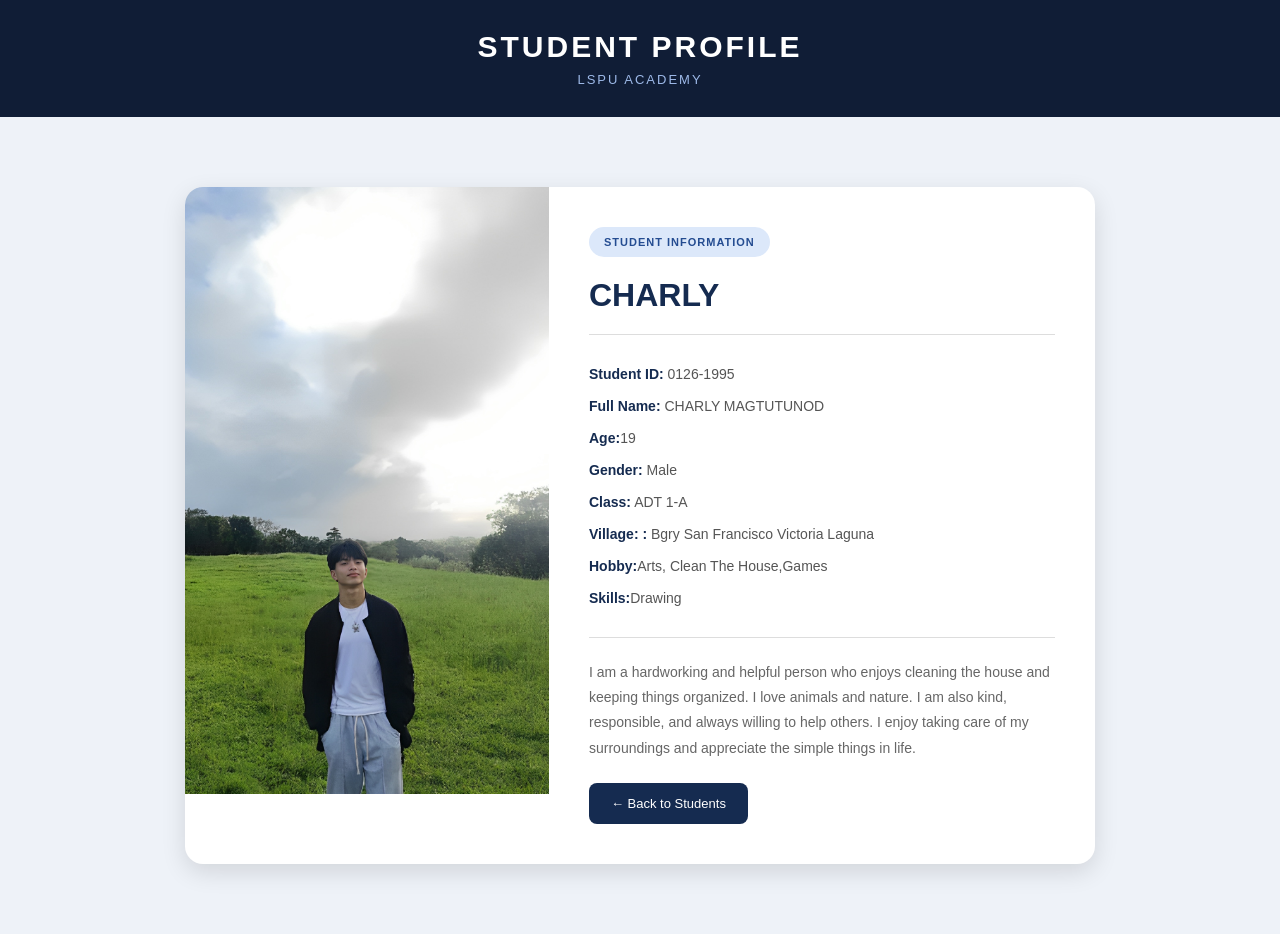
==== index.html @ b455ba96 "Add files via upload" ====
<!DOCTYPE html>
<html lang="en">
<head>
    <meta charset="UTF-8">
    <meta name="viewport" content="width=device-width, initial-scale=1.0">
    <title>Killua Student Profile</title>
    <link rel="stylesheet" href="charlyinfo.css">
</head>
<body>

<header>
    <h1>STUDENT PROFILE</h1>
    <p>LSPU ACADEMY</p>
</header>

<main class="profile-container">

    <div class="profile-card">

        <div class="profile-image"></div>

        <div class="profile-info">
            <span class="tag">STUDENT INFORMATION</span>

            <h2>CHARLY</h2>

            <div class="info-list">
                <p><strong>Student ID:</strong> 0126-1995</p>
                <p><strong>Full Name:</strong> CHARLY MAGTUTUNOD</p>
                <p><strong>Age:</strong>19 </p>
                <p><strong>Gender:</strong> Male</p>
                <p><strong>Class:</strong> ADT 1-A</p>
                <p><strong>Village: :</strong> Bgry San Francisco Victoria Laguna</p>
                <p><strong>Hobby:</strong>Arts, Clean The House,Games</p>
                <p><strong>Skills:</strong>Drawing</p>
            </div>

            <p class="description">
                I am a hardworking and helpful person who enjoys cleaning the house and keeping things organized. I love animals and nature. I am also kind, responsible, and always willing to help others. I enjoy taking care of my surroundings and appreciate the simple things in life.
            </p>

            <a href="charly.html" class="back-btn">← Back to Students</a>
        </div>

    </div>

</main>

</body>
</html>
---- charlyinfo.css ----
* {
    margin: 0;
    padding: 0;
    box-sizing: border-box;
    font-family: Arial, sans-serif;
}

body {
    background: #eef2f8;
    color: #222;
}


header {
    background: #101d36;
    color: white;
    text-align: center;
    padding: 30px 15px;
}

header h1 {
    font-size: 30px;
    letter-spacing: 3px;
}

header p {
    margin-top: 8px;
    color: #9db9e8;
    font-size: 13px;
    letter-spacing: 2px;
}


.profile-container {
    max-width: 950px;
    margin: 50px auto;
    padding: 20px;
}


.profile-card {
    display: grid;
    grid-template-columns: 40% 60%;
    background: white;
    border-radius: 18px;
    overflow: hidden;
    box-shadow: 0 8px 25px rgba(0, 0, 0, 0.12);
}


.profile-image {
    
    background-image: url("538ce8cc807241569216a26ff4824f09.jpg");
    width: 100%;
    height: 607px;
    background-repeat: no-repeat;
    background-size: cover;
    background-position: center;
}


.profile-info {
    padding: 40px;
}

.tag {
    display: inline-block;
    background: #dce8fa;
    color: #244c91;
    padding: 9px 15px;
    border-radius: 20px;
    font-size: 11px;
    font-weight: bold;
    letter-spacing: 1px;
}

.profile-info h2 {
    font-size: 32px;
    color: #152b50;
    margin: 20px 0;
}


.info-list {
    border-top: 1px solid #ddd;
    border-bottom: 1px solid #ddd;
    padding: 15px 0;
}

.info-list p {
    margin: 16px 0;
    font-size: 14px;
    color: #555;
}

.info-list strong {
    color: #152b50;
}


.description {
    color: #666;
    line-height: 1.8;
    font-size: 14px;
    margin: 22px 0;
}


.back-btn {
    display: inline-block;
    text-decoration: none;
    background: #152b50;
    color: white;
    padding: 13px 22px;
    border-radius: 8px;
    font-size: 13px;
    transition: 0.3s;
}

.back-btn:hover {
    background: #3769b5;
    transform: translateY(-3px);
}


@media (max-width: 650px) {
    
    .profile-card {
        grid-template-columns: 1fr;
    }
    
    .profile-image {
        min-height: 400px;
    }
    
    .profile-info {
        padding: 25px;
    }
    
    .profile-info h2 {
        font-size: 26px;
    }
}
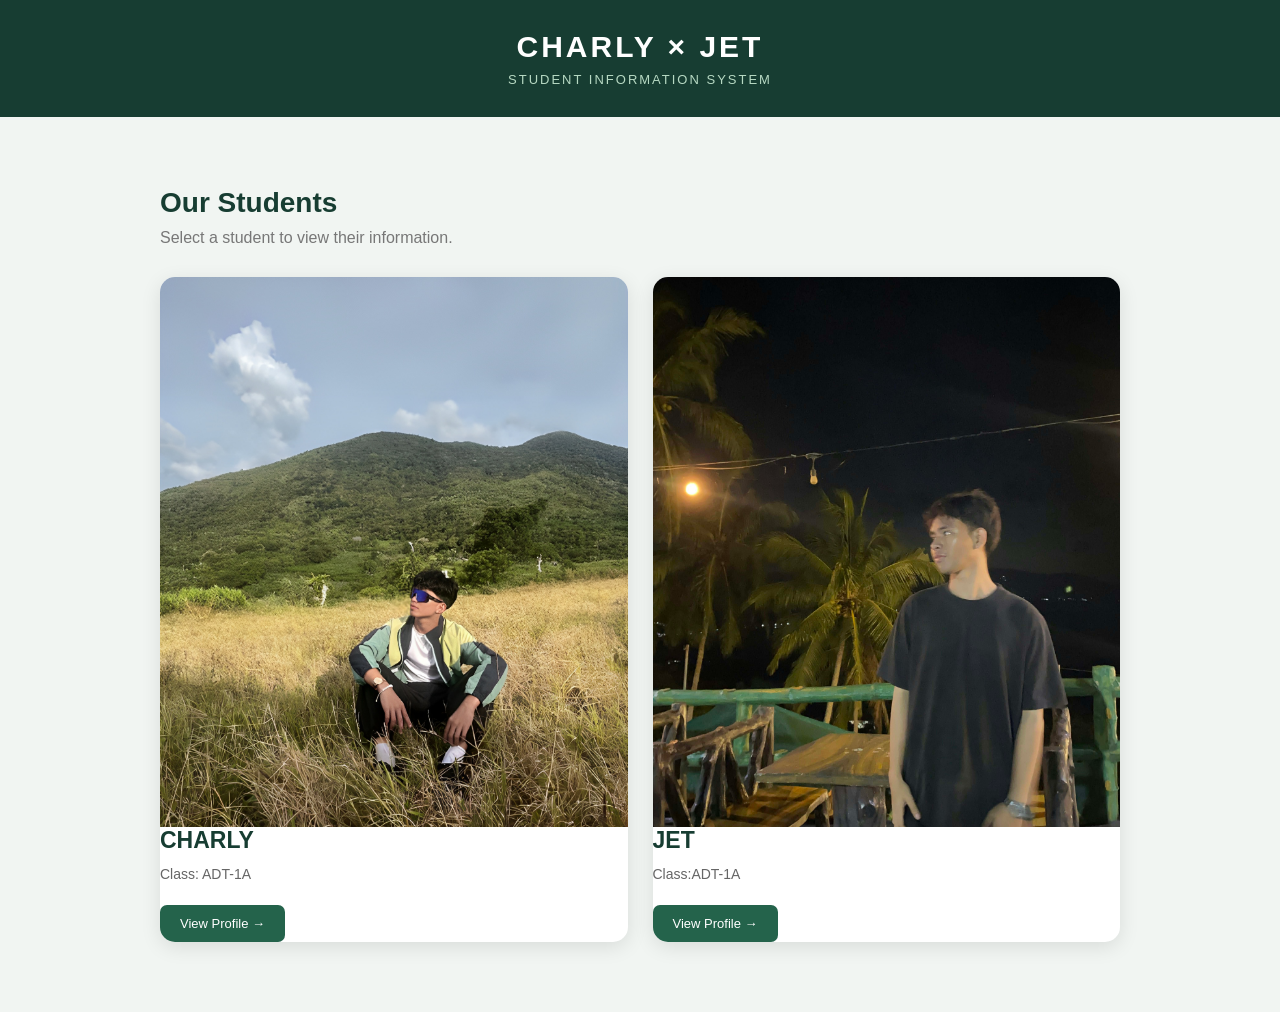
==== commit 9cb68759: "Update and rename charly.html to index.html" ====
--- a/index.html
+++ b/index.html
@@ -1,51 +1,51 @@
-
 <!DOCTYPE html>
 <html lang="en">
+
 <head>
     <meta charset="UTF-8">
     <meta name="viewport" content="width=device-width, initial-scale=1.0">
-    <title>Killua Student Profile</title>
-    <link rel="stylesheet" href="charlyinfo.css">
+    <title>jet x charly | Student Information</title>
+    <link rel="stylesheet" href="charly.css">
 </head>
+
 <body>
+    
+    <header>
+        <h1>CHARLY × JET</h1>
+        <p>STUDENT INFORMATION SYSTEM</p>
+    </header>
+    
+    <main class="container">
+        
+        <h2>Our Students</h2>
+        <p class="subtitle">Select a student to view their information.</p>
+        
+        <div class="student-container">
+            
+            <a href="charlyinfo.html" class="student-card">
+                <div class="student-image charly-img"></div>
+                <div class="student-details">
+                    <h3>CHARLY</h3>
+                    <p>Class: ADT-1A</p>
+                    <span class="view-btn">View Profile →</span>
+                </div>
+            </a>
+            
+            <a href="jet.html" class="student-card">
+                <div class="student-image jet-img"></div>
+                
+                <div class="student-details">
+                    <h3>JET</h3>
+                    <p>Class:ADT-1A</p>
+                    <span class="view-btn">View Profile →</span>
+                </div>
+            </a>
+            
+        </div>
+        
+    </main>
+    
+    
+</body>
 
-<header>
-    <h1>STUDENT PROFILE</h1>
-    <p>LSPU ACADEMY</p>
-</header>
-
-<main class="profile-container">
-
-    <div class="profile-card">
-
-        <div class="profile-image"></div>
-
-        <div class="profile-info">
-            <span class="tag">STUDENT INFORMATION</span>
-
-            <h2>CHARLY</h2>
-
-            <div class="info-list">
-                <p><strong>Student ID:</strong> 0126-1995</p>
-                <p><strong>Full Name:</strong> CHARLY MAGTUTUNOD</p>
-                <p><strong>Age:</strong>19 </p>
-                <p><strong>Gender:</strong> Male</p>
-                <p><strong>Class:</strong> ADT 1-A</p>
-                <p><strong>Village: :</strong> Bgry San Francisco Victoria Laguna</p>
-                <p><strong>Hobby:</strong>Arts, Clean The House,Games</p>
-                <p><strong>Skills:</strong>Drawing</p>
-            </div>
-
-            <p class="description">
-                I am a hardworking and helpful person who enjoys cleaning the house and keeping things organized. I love animals and nature. I am also kind, responsible, and always willing to help others. I enjoy taking care of my surroundings and appreciate the simple things in life.
-            </p>
-
-            <a href="charly.html" class="back-btn">← Back to Students</a>
-        </div>
-
-    </div>
-
-</main>
-
-</body>
 </html>
--- a/charly.css
+++ b/charly.css
@@ -0,0 +1,206 @@
+* {
+    margin: 0;
+    padding: 0;
+    box-sizing: border-box;
+    font-family: Arial, sans-serif;
+}
+
+body {
+    background: #f1f5f2;
+    color: #222;
+}
+
+
+header {
+    background: #173d32;
+    color: white;
+    text-align: center;
+    padding: 30px 15px;
+}
+
+header h1 {
+    font-size: 30px;
+    letter-spacing: 3px;
+}
+
+header p {
+    margin-top: 8px;
+    font-size: 13px;
+    letter-spacing: 2px;
+    color: #b7d9c3;
+}
+
+
+.container {
+    max-width: 1000px;
+    margin: 50px auto;
+    padding: 20px;
+}
+
+.container h2 {
+    font-size: 28px;
+    color: #173d32;
+}
+
+.subtitle {
+    color: #777;
+    margin: 10px 0 30px;
+}
+
+.student-container {
+    display: grid;
+    grid-template-columns: repeat(2, 1fr);
+    gap: 25px;
+}
+
+.student-card {
+    background: white;
+    border-radius: 15px;
+    overflow: hidden;
+    text-decoration: none;
+    color: #222;
+    box-shadow: 0 5px 20px rgba(0, 0, 0, 0.1);
+    transition: 0.3s;
+}
+
+.student-card:hover {
+    transform: translateY(-8px);
+    box-shadow: 0 10px 25px rgba(0, 0, 0, 0.2);
+}
+
+.student-image {
+    width: 100%;
+    height: 550px;
+    background-repeat: no-repeat;
+    background-size: cover;
+    background-position: center;
+}
+
+.charly-img {
+    background-image: url("d42fdb18350a4447999ccfe2659f0195.jpg");
+}
+
+.jet-img {
+    background-image: url("Messenger_creation_738860BB-F20A-437C-BCB7-57E3E778B4E9.jpeg");
+}
+}
+
+.student-details {
+    padding: 22px;
+}
+
+.student-details h3 {
+    font-size: 23px;
+    color: #173d32;
+    margin-bottom: 12px;
+}
+
+.student-details p {
+    color: #666;
+    margin: 8px 0;
+    font-size: 14px;
+}
+
+.view-btn {
+    display: inline-block;
+    margin-top: 15px;
+    background: #24634b;
+    color: white;
+    padding: 11px 20px;
+    border-radius: 7px;
+    font-size: 13px;
+}
+
+.profile-container {
+    max-width: 900px;
+    margin: 50px auto;
+    padding: 20px;
+}
+
+.profile-card {
+    display: grid;
+    grid-template-columns: 40% 60%;
+    background: white;
+    border-radius: 15px;
+    overflow: hidden;
+    box-shadow: 0 5px 20px rgba(0, 0, 0, 0.1);
+}
+
+
+.profile-info {
+    padding: 35px;
+}
+
+.tag {
+    display: inline-block;
+    background: #dcefe3;
+    color: #24634b;
+    padding: 8px 12px;
+    border-radius: 20px;
+    font-size: 11px;
+    font-weight: bold;
+}
+
+.profile-info h2 {
+    font-size: 30px;
+    color: #173d32;
+    margin: 20px 0;
+}
+
+.info-list {
+    border-top: 1px solid #ddd;
+    border-bottom: 1px solid #ddd;
+    padding: 15px 0;
+}
+
+.info-list p {
+    margin: 13px 0;
+    font-size: 14px;
+}
+
+.description {
+    color: #666;
+    line-height: 1.7;
+    margin: 20px 0;
+    font-size: 14px;
+}
+
+.back-btn {
+    display: inline-block;
+    text-decoration: none;
+    background: #173d32;
+    color: white;
+    padding: 12px 20px;
+    border-radius: 7px;
+    font-size: 13px;
+}
+
+.back-btn:hover {
+    background: #347d5c;
+}
+
+
+
+@media (max-width: 650px) {
+    
+    .student-container {
+        grid-template-columns: 1fr;
+    }
+    
+    .profile-card {
+        grid-template-columns: 1fr;
+    }
+    
+    .profile-image {
+        width: 100%;
+        height: 350px;
+    }
+    
+    .profile-info {
+        padding: 25px;
+    }
+    
+    header h1 {
+        font-size: 23px;
+    }
+}
